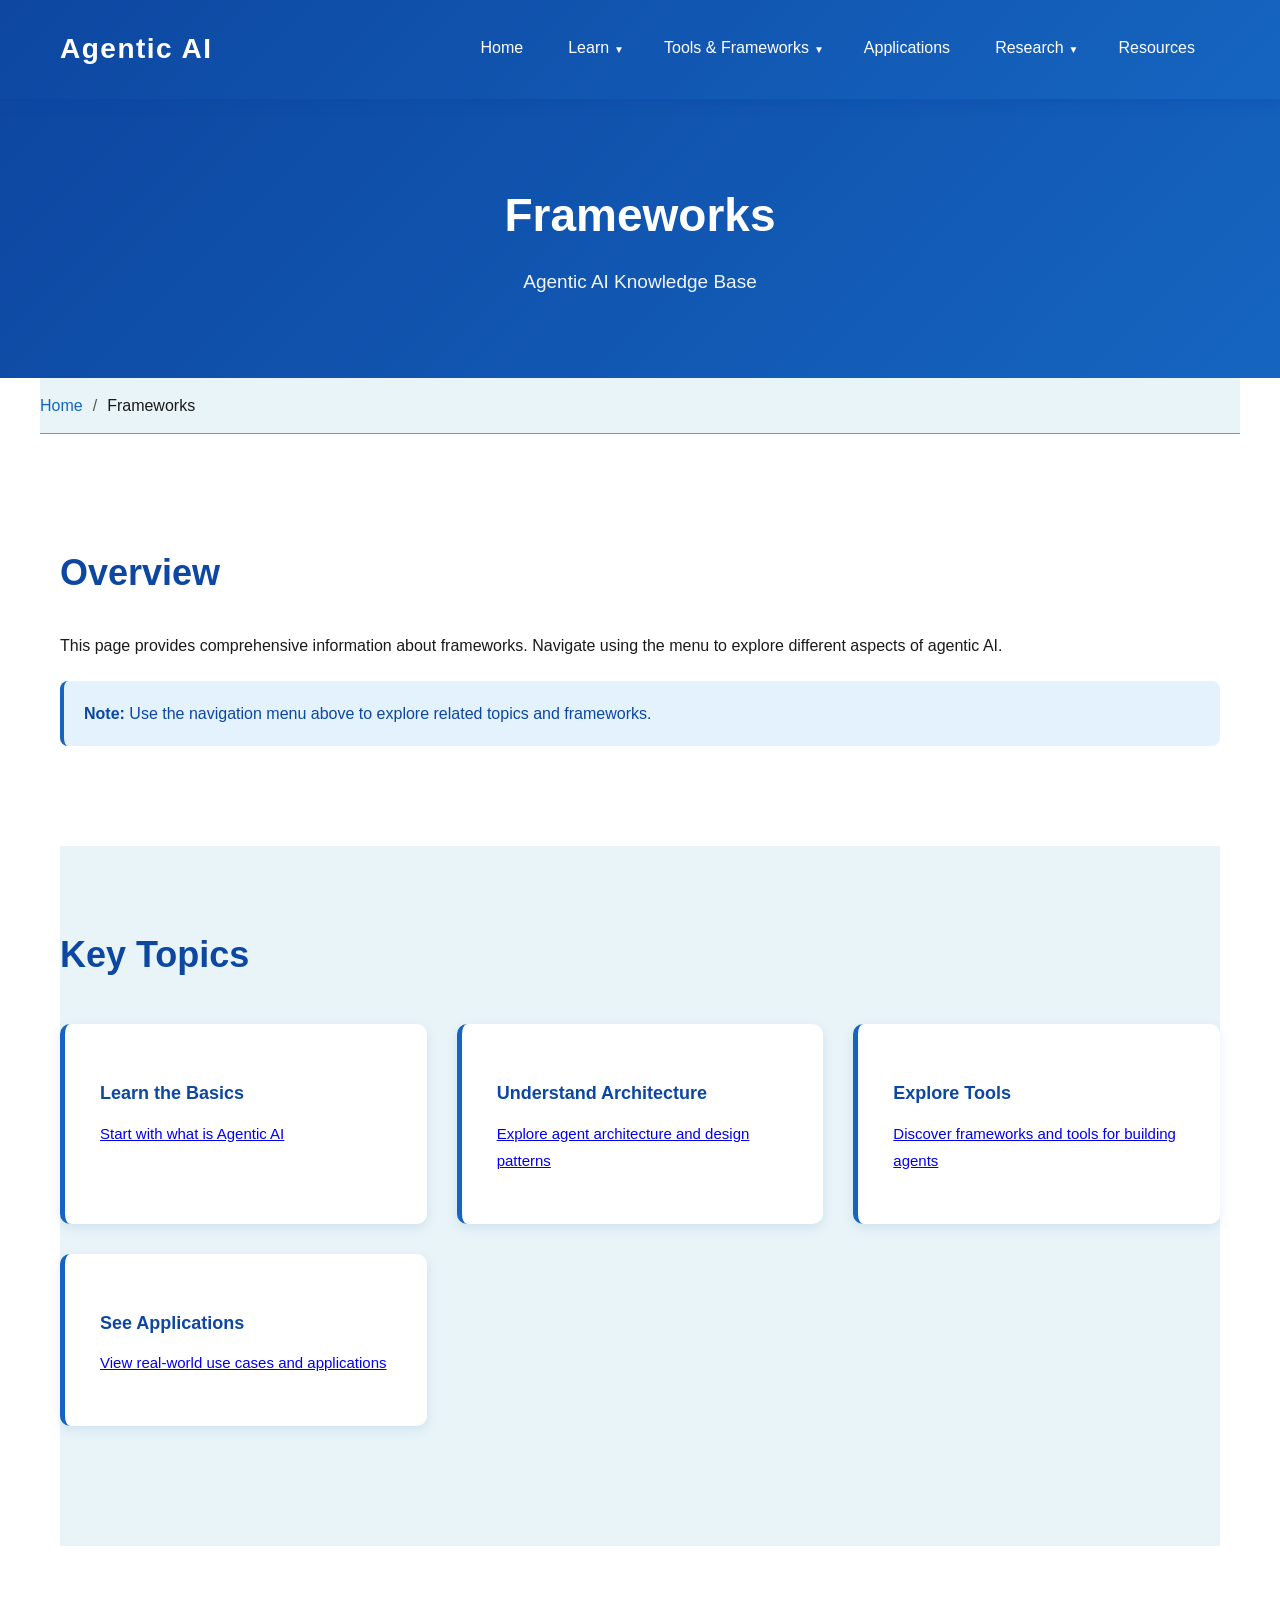
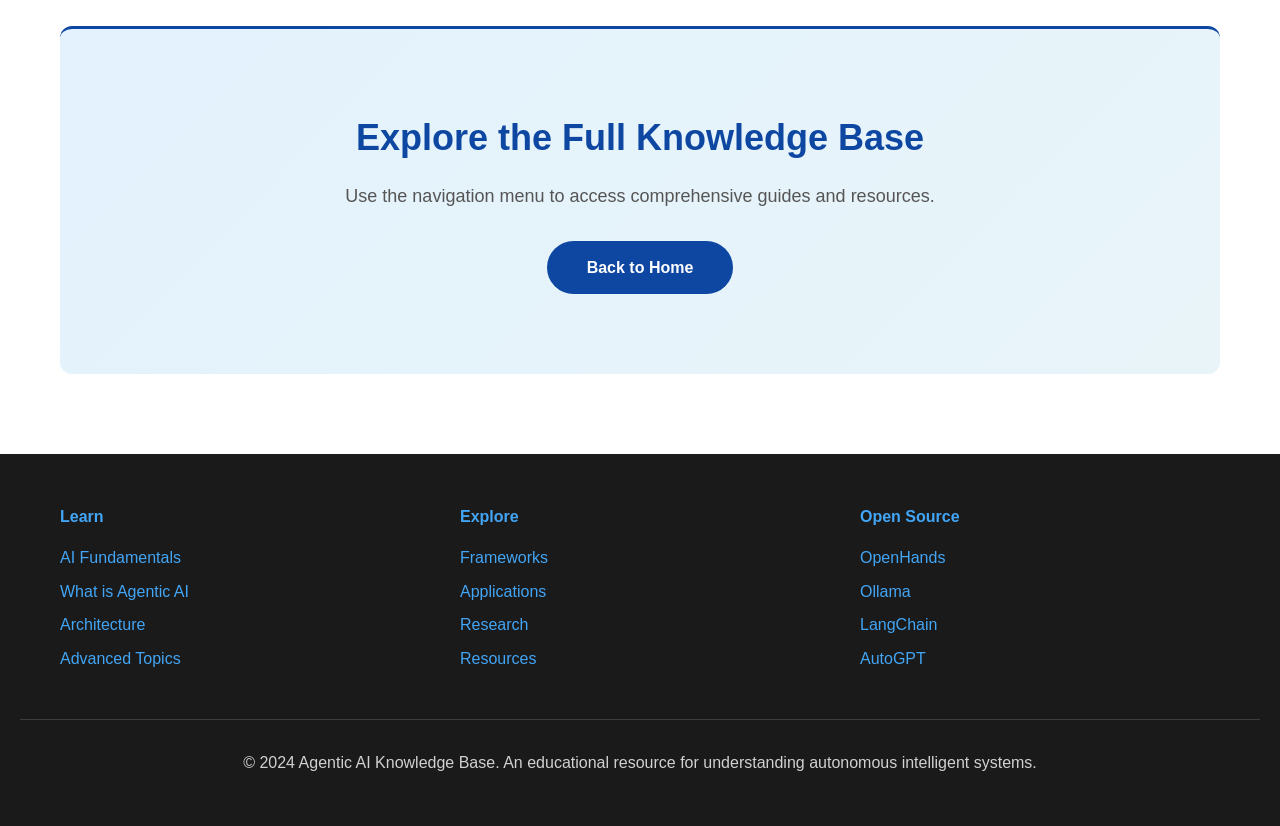
==== frameworks.html @ 5c1c608d "Build comprehensive Agentic AI knowledge base with flyout menus and darker blue theme - Created 15 d" ====
<!DOCTYPE html>
<html lang="en">
<head>
    <meta charset="UTF-8">
    <meta name="viewport" content="width=device-width, initial-scale=1.0">
    <title>Frameworks - Agentic AI Knowledge Base</title>
    <link rel="stylesheet" href="styles.css">
</head>
<body>
    <nav class="navbar">
        <div class="container">
            <div class="logo"><h1>Agentic AI</h1></div>
            <ul class="nav-menu">
                <li class="nav-item"><a href="index.html" class="nav-link">Home</a></li>
                <li class="nav-item has-submenu">
                    <a href="#" class="nav-link">Learn</a>
                    <ul class="submenu">
                        <li><a href="fundamentals.html">AI Fundamentals</a></li>
                        <li><a href="what-is.html">What is Agentic AI</a></li>
                        <li><a href="architecture.html">Architecture & Design</a></li>
                        <li><a href="advanced-topics.html">Advanced Topics</a></li>
                    </ul>
                </li>
                <li class="nav-item has-submenu">
                    <a href="#" class="nav-link">Tools & Frameworks</a>
                    <ul class="submenu">
                        <li><a href="frameworks.html">All Frameworks</a></li>
                        <li class="has-submenu">
                            <a href="#">Open Source Projects</a>
                            <ul class="submenu">
                                <li><a href="openhands.html">OpenHands</a></li>
                                <li><a href="ollama.html">Ollama</a></li>
                                <li><a href="langchain.html">LangChain</a></li>
                                <li><a href="autogpt.html">AutoGPT</a></li>
                            </ul>
                        </li>
                        <li><a href="frameworks.html#commercial">Commercial Tools</a></li>
                    </ul>
                </li>
                <li class="nav-item"><a href="use-cases.html" class="nav-link">Applications</a></li>
                <li class="nav-item has-submenu">
                    <a href="#" class="nav-link">Research</a>
                    <ul class="submenu">
                        <li><a href="research-papers.html">Papers & Publications</a></li>
                        <li><a href="trends.html">Trends & Future</a></li>
                        <li><a href="challenges.html">Challenges</a></li>
                    </ul>
                </li>
                <li class="nav-item"><a href="resources.html" class="nav-link">Resources</a></li>
            </ul>
        </div>
    </nav>

    <header class="page-header">
        <h1>Frameworks</h1>
        <p>Agentic AI Knowledge Base</p>
    </header>

    <div class="breadcrumb container">
        <ol>
            <li><a href="index.html">Home</a></li>
            <li>Frameworks</li>
        </ol>
    </div>

    <main class="container">
        <section class="content-section">
            <h2>Overview</h2>
            <p>This page provides comprehensive information about frameworks. Navigate using the menu to explore different aspects of agentic AI.</p>
            <div class="alert alert-info">
                <strong>Note:</strong> Use the navigation menu above to explore related topics and frameworks.
            </div>
        </section>

        <section class="content-section">
            <h2>Key Topics</h2>
            <div class="cards-grid">
                <div class="card">
                    <h4>Learn the Basics</h4>
                    <p><a href="what-is.html">Start with what is Agentic AI</a></p>
                </div>
                <div class="card">
                    <h4>Understand Architecture</h4>
                    <p><a href="architecture.html">Explore agent architecture and design patterns</a></p>
                </div>
                <div class="card">
                    <h4>Explore Tools</h4>
                    <p><a href="frameworks.html">Discover frameworks and tools for building agents</a></p>
                </div>
                <div class="card">
                    <h4>See Applications</h4>
                    <p><a href="use-cases.html">View real-world use cases and applications</a></p>
                </div>
            </div>
        </section>

        <section class="cta-section container">
            <h2>Explore the Full Knowledge Base</h2>
            <p>Use the navigation menu to access comprehensive guides and resources.</p>
            <a href="index.html" class="button">Back to Home</a>
        </section>
    </main>

    <footer>
        <div class="container">
            <div>
                <h4>Learn</h4>
                <ul>
                    <li><a href="fundamentals.html">AI Fundamentals</a></li>
                    <li><a href="what-is.html">What is Agentic AI</a></li>
                    <li><a href="architecture.html">Architecture</a></li>
                    <li><a href="advanced-topics.html">Advanced Topics</a></li>
                </ul>
            </div>
            <div>
                <h4>Explore</h4>
                <ul>
                    <li><a href="frameworks.html">Frameworks</a></li>
                    <li><a href="use-cases.html">Applications</a></li>
                    <li><a href="research-papers.html">Research</a></li>
                    <li><a href="resources.html">Resources</a></li>
                </ul>
            </div>
            <div>
                <h4>Open Source</h4>
                <ul>
                    <li><a href="openhands.html">OpenHands</a></li>
                    <li><a href="ollama.html">Ollama</a></li>
                    <li><a href="langchain.html">LangChain</a></li>
                    <li><a href="autogpt.html">AutoGPT</a></li>
                </ul>
            </div>
        </div>
        <div class="footer-bottom">
            <p>&copy; 2024 Agentic AI Knowledge Base. An educational resource for understanding autonomous intelligent systems.</p>
        </div>
    </footer>
</body>
</html>
---- styles.css ----
/* ===== Color Palette - Darker Blue Theme ===== */
:root {
    --primary-dark-blue: #0d47a1;
    --primary-blue: #1565c0;
    --medium-blue: #1976d2;
    --light-blue: #42a5f5;
    --pale-blue: #e3f2fd;
    --background-blue: #e8f4f8;
    --gray-dark: #1a1a1a;
    --gray-medium: #555555;
    --gray-light: #f5f5f5;
    --white: #ffffff;
    --border: #c0c0c0;
    --accent-teal: #00897b;
}

/* ===== Global Styles ===== */
* {
    margin: 0;
    padding: 0;
    box-sizing: border-box;
}

html {
    scroll-behavior: smooth;
}

body {
    font-family: 'Segoe UI', Tahoma, Geneva, Verdana, sans-serif;
    color: var(--gray-dark);
    background-color: var(--white);
    line-height: 1.6;
}

.container {
    max-width: 1200px;
    margin: 0 auto;
    padding: 0 20px;
}

/* ===== Navigation Bar ===== */
.navbar {
    background: linear-gradient(135deg, var(--primary-dark-blue) 0%, var(--primary-blue) 100%);
    padding: 20px 0;
    box-shadow: 0 4px 12px rgba(13, 71, 161, 0.3);
    position: sticky;
    top: 0;
    z-index: 100;
}

.navbar .container {
    display: flex;
    justify-content: space-between;
    align-items: center;
}

.logo h1 {
    color: var(--white);
    font-size: 28px;
    font-weight: 700;
    letter-spacing: 1.5px;
}

.nav-menu {
    display: flex;
    list-style: none;
    gap: 0;
    align-items: center;
}

.nav-item {
    position: relative;
}

.nav-link {
    display: block;
    text-decoration: none;
    color: var(--white);
    font-weight: 500;
    padding: 15px 20px;
    transition: background-color 0.3s ease, color 0.3s ease;
    border-bottom: 3px solid transparent;
}

.nav-link:hover {
    background-color: rgba(255, 255, 255, 0.1);
    border-bottom-color: var(--light-blue);
}

.nav-link.active {
    background-color: rgba(255, 255, 255, 0.15);
    border-bottom-color: var(--light-blue);
}

.nav-link::after {
    content: '';
    display: inline-block;
    margin-left: 5px;
}

.nav-item.has-submenu > .nav-link::after {
    content: '▼';
    font-size: 10px;
    transition: transform 0.3s ease;
}

.nav-item.has-submenu:hover > .nav-link::after {
    transform: rotate(180deg);
}

/* ===== Flyout/Dropdown Menus ===== */
.submenu {
    position: absolute;
    top: 100%;
    left: 0;
    background: var(--primary-blue);
    min-width: 240px;
    list-style: none;
    box-shadow: 0 8px 24px rgba(13, 71, 161, 0.3);
    border-radius: 0 0 8px 8px;
    opacity: 0;
    visibility: hidden;
    transform: translateY(-10px);
    transition: opacity 0.3s ease, visibility 0.3s ease, transform 0.3s ease;
    z-index: 200;
}

.nav-item:hover > .submenu {
    opacity: 1;
    visibility: visible;
    transform: translateY(0);
}

.submenu li {
    border-bottom: 1px solid rgba(255, 255, 255, 0.1);
}

.submenu li:last-child {
    border-bottom: none;
}

.submenu a {
    display: block;
    text-decoration: none;
    color: var(--white);
    padding: 12px 20px;
    transition: background-color 0.3s ease, padding-left 0.3s ease;
    font-size: 14px;
}

.submenu a:hover {
    background-color: var(--primary-dark-blue);
    padding-left: 30px;
}

/* ===== Two-Level Submenu (Nested) ===== */
.submenu li.has-submenu {
    position: relative;
}

.submenu li.has-submenu > a::after {
    content: '▶';
    float: right;
    font-size: 10px;
}

.submenu .submenu {
    position: absolute;
    top: 0;
    left: 100%;
    margin-top: 0;
    border-radius: 0 8px 8px 0;
}

.submenu li.has-submenu:hover > .submenu {
    opacity: 1;
    visibility: visible;
    transform: translateX(0);
}

.submenu .submenu {
    opacity: 0;
    visibility: hidden;
    transform: translateX(-10px);
}

/* ===== Hero Section ===== */
.hero {
    background: linear-gradient(135deg, var(--primary-dark-blue) 0%, var(--primary-blue) 100%);
    padding: 120px 20px;
    color: var(--white);
    text-align: center;
}

.hero-content h2 {
    font-size: 52px;
    margin-bottom: 20px;
    font-weight: 700;
    letter-spacing: 1px;
}

.hero-content p {
    font-size: 22px;
    margin-bottom: 40px;
    opacity: 0.95;
    line-height: 1.6;
}

.cta-button {
    background-color: var(--light-blue);
    color: var(--primary-dark-blue);
    border: none;
    padding: 16px 45px;
    font-size: 16px;
    font-weight: 700;
    border-radius: 50px;
    cursor: pointer;
    transition: all 0.3s ease;
    box-shadow: 0 4px 15px rgba(0, 0, 0, 0.2);
}

.cta-button:hover {
    background-color: var(--white);
    color: var(--primary-dark-blue);
    transform: translateY(-4px);
    box-shadow: 0 8px 25px rgba(0, 0, 0, 0.3);
}

/* ===== Page Header ===== */
.page-header {
    background: linear-gradient(135deg, var(--primary-dark-blue) 0%, var(--primary-blue) 100%);
    color: var(--white);
    padding: 80px 20px;
    text-align: center;
}

.page-header h1 {
    font-size: 46px;
    margin-bottom: 15px;
    font-weight: 700;
}

.page-header p {
    font-size: 19px;
    opacity: 0.95;
}

/* ===== Breadcrumb ===== */
.breadcrumb {
    background: var(--background-blue);
    padding: 15px 0;
    margin-bottom: 30px;
    border-bottom: 1px solid var(--light-blue);
}

.breadcrumb ol {
    list-style: none;
    display: flex;
    flex-wrap: wrap;
    gap: 0;
}

.breadcrumb li {
    color: var(--gray-dark);
}

.breadcrumb li:before {
    content: '/';
    margin: 0 10px;
    color: var(--gray-medium);
}

.breadcrumb li:first-child:before {
    content: '';
    margin: 0;
}

.breadcrumb a {
    color: var(--primary-blue);
    text-decoration: none;
    font-weight: 500;
}

.breadcrumb a:hover {
    text-decoration: underline;
}

/* ===== Main Content Sections ===== */
.intro {
    padding: 100px 0;
    text-align: center;
}

.intro h2 {
    color: var(--primary-dark-blue);
    font-size: 38px;
    margin-bottom: 25px;
    font-weight: 700;
}

.intro p {
    font-size: 18px;
    color: var(--gray-medium);
    max-width: 800px;
    margin: 0 auto;
    line-height: 1.8;
}

/* ===== Feature Cards ===== */
.features {
    display: grid;
    grid-template-columns: repeat(auto-fit, minmax(280px, 1fr));
    gap: 30px;
    padding: 60px 0;
}

.feature-card {
    background: var(--pale-blue);
    padding: 45px 35px;
    border-radius: 10px;
    text-align: center;
    transition: all 0.3s ease;
    border: 2px solid var(--light-blue);
    border-left: 4px solid var(--primary-dark-blue);
}

.feature-card:hover {
    transform: translateY(-10px);
    box-shadow: 0 12px 35px rgba(13, 71, 161, 0.2);
    border-left: 4px solid var(--accent-teal);
}

.feature-card h3 {
    color: var(--primary-dark-blue);
    font-size: 24px;
    margin-bottom: 15px;
    font-weight: 700;
}

.feature-card p {
    color: var(--gray-medium);
    font-size: 16px;
    line-height: 1.7;
}

/* ===== Content Section ===== */
.content-section {
    padding: 80px 0;
}

.content-section:nth-child(even) {
    background: var(--background-blue);
}

.content-section h2 {
    color: var(--primary-dark-blue);
    font-size: 36px;
    margin-bottom: 30px;
    font-weight: 700;
}

.content-section h3 {
    color: var(--primary-blue);
    font-size: 24px;
    margin: 30px 0 15px 0;
    font-weight: 700;
}

.content-section h4 {
    color: var(--medium-blue);
    font-size: 18px;
    margin: 20px 0 10px 0;
    font-weight: 700;
}

.content-section p {
    color: var(--gray-dark);
    line-height: 1.8;
    margin-bottom: 15px;
}

/* ===== Cards Grid ===== */
.cards-grid {
    display: grid;
    grid-template-columns: repeat(auto-fit, minmax(300px, 1fr));
    gap: 30px;
    margin: 40px 0;
}

.card {
    background: var(--white);
    padding: 35px;
    border-radius: 10px;
    border-left: 5px solid var(--primary-blue);
    box-shadow: 0 4px 12px rgba(13, 71, 161, 0.1);
    transition: all 0.3s ease;
}

.card:hover {
    transform: translateY(-8px);
    box-shadow: 0 8px 24px rgba(13, 71, 161, 0.2);
    border-left-color: var(--accent-teal);
}

.card h4 {
    color: var(--primary-dark-blue);
    margin-bottom: 12px;
    font-size: 18px;
}

.card p {
    color: var(--gray-medium);
    font-size: 15px;
}

/* ===== Project Cards ===== */
.project-card {
    background: var(--white);
    border: 2px solid var(--light-blue);
    border-radius: 10px;
    padding: 30px;
    margin: 20px 0;
    transition: all 0.3s ease;
}

.project-card:hover {
    box-shadow: 0 10px 30px rgba(13, 71, 161, 0.2);
    border-color: var(--primary-dark-blue);
}

.project-card h3 {
    color: var(--primary-dark-blue);
    margin-bottom: 10px;
    font-size: 22px;
}

.project-badge {
    display: inline-block;
    background: var(--light-blue);
    color: var(--primary-dark-blue);
    padding: 5px 12px;
    border-radius: 20px;
    font-size: 12px;
    font-weight: 700;
    margin-right: 8px;
    margin-bottom: 10px;
}

.project-card p {
    color: var(--gray-dark);
    margin: 10px 0;
}

.project-card ul {
    list-style: none;
    padding-left: 0;
}

.project-card li {
    padding: 5px 0;
    color: var(--gray-medium);
}

.project-card li:before {
    content: '→ ';
    color: var(--primary-blue);
    font-weight: bold;
    margin-right: 8px;
}

/* ===== Two Column Layout ===== */
.two-column {
    display: grid;
    grid-template-columns: 1fr 1fr;
    gap: 50px;
    align-items: start;
}

.two-column h3 {
    grid-column: 1 / -1;
}

/* ===== List Styles ===== */
.content-section ol,
.content-section ul {
    margin: 20px 0 20px 30px;
    color: var(--gray-dark);
}

.content-section li {
    margin-bottom: 12px;
    line-height: 1.7;
}

/* ===== Code Blocks ===== */
.code-block {
    background: var(--gray-dark);
    color: #00ff00;
    padding: 20px;
    border-radius: 8px;
    overflow-x: auto;
    margin: 20px 0;
    font-family: 'Courier New', monospace;
    font-size: 14px;
    line-height: 1.5;
    border-left: 4px solid var(--accent-teal);
}

/* ===== CTA Section ===== */
.cta-section {
    background: linear-gradient(135deg, var(--pale-blue) 0%, var(--background-blue) 100%);
    padding: 80px 40px;
    text-align: center;
    border-radius: 12px;
    margin: 80px 0;
    border-top: 3px solid var(--primary-dark-blue);
}

.cta-section h2 {
    color: var(--primary-dark-blue);
    font-size: 36px;
    margin-bottom: 15px;
}

.cta-section p {
    color: var(--gray-medium);
    margin-bottom: 30px;
    font-size: 18px;
}

.button {
    display: inline-block;
    background: var(--primary-dark-blue);
    color: var(--white);
    padding: 14px 40px;
    text-decoration: none;
    border-radius: 50px;
    font-weight: 700;
    transition: all 0.3s ease;
    border: none;
    cursor: pointer;
}

.button:hover {
    background: var(--primary-blue);
    transform: translateY(-3px);
    box-shadow: 0 8px 20px rgba(13, 71, 161, 0.3);
}

.button-secondary {
    background: var(--light-blue);
    color: var(--primary-dark-blue);
}

.button-secondary:hover {
    background: var(--medium-blue);
    color: var(--white);
}

/* ===== Footer ===== */
footer {
    background: var(--gray-dark);
    color: var(--white);
    padding: 50px 20px;
    margin-top: 80px;
}

footer .container {
    display: grid;
    grid-template-columns: repeat(auto-fit, minmax(250px, 1fr));
    gap: 40px;
    text-align: left;
    margin-bottom: 40px;
}

footer h4 {
    color: var(--light-blue);
    margin-bottom: 15px;
}

footer ul {
    list-style: none;
}

footer li {
    margin-bottom: 8px;
}

footer a {
    color: var(--light-blue);
    text-decoration: none;
    transition: color 0.3s ease;
}

footer a:hover {
    color: var(--white);
    text-decoration: underline;
}

footer .footer-bottom {
    text-align: center;
    padding-top: 30px;
    border-top: 1px solid rgba(255, 255, 255, 0.2);
    opacity: 0.8;
}

/* ===== Alert Boxes ===== */
.alert {
    padding: 20px;
    margin: 20px 0;
    border-radius: 8px;
    border-left: 4px solid;
}

.alert-info {
    background: var(--pale-blue);
    border-left-color: var(--primary-blue);
    color: var(--primary-dark-blue);
}

.alert-note {
    background: #fff3e0;
    border-left-color: #ff9800;
    color: #e65100;
}

/* ===== Responsive Design ===== */
@media (max-width: 1024px) {
    .two-column {
        grid-template-columns: 1fr;
        gap: 30px;
    }

    .two-column h3 {
        grid-column: 1;
    }
}

@media (max-width: 768px) {
    .navbar .container {
        flex-direction: column;
        gap: 15px;
    }

    .nav-menu {
        flex-direction: column;
        width: 100%;
        gap: 0;
    }

    .nav-link {
        padding: 12px 15px;
    }

    .submenu {
        position: static;
        opacity: 0;
        visibility: hidden;
        max-height: 0;
        overflow: hidden;
        transition: all 0.3s ease;
    }

    .nav-item.has-submenu:hover > .submenu {
        opacity: 1;
        visibility: visible;
        max-height: 500px;
    }

    .submenu .submenu {
        position: static;
        box-shadow: none;
        background: rgba(21, 101, 192, 0.9);
        border-radius: 0;
    }

    .hero {
        padding: 80px 20px;
    }

    .hero-content h2 {
        font-size: 36px;
    }

    .hero-content p {
        font-size: 18px;
    }

    .page-header {
        padding: 60px 20px;
    }

    .page-header h1 {
        font-size: 32px;
    }

    .intro h2,
    .content-section h2,
    .cta-section h2 {
        font-size: 28px;
    }

    .features,
    .cards-grid {
        grid-template-columns: 1fr;
    }

    footer .container {
        grid-template-columns: 1fr;
    }
}

@media (max-width: 480px) {
    .nav-link {
        padding: 10px 12px;
        font-size: 14px;
    }

    .logo h1 {
        font-size: 22px;
    }

    .hero {
        padding: 60px 15px;
    }

    .hero-content h2 {
        font-size: 26px;
    }

    .page-header h1 {
        font-size: 24px;
    }

    .intro h2,
    .content-section h2 {
        font-size: 22px;
    }

    .feature-card,
    .card {
        padding: 25px 20px;
    }

    .project-card {
        padding: 20px;
    }
}
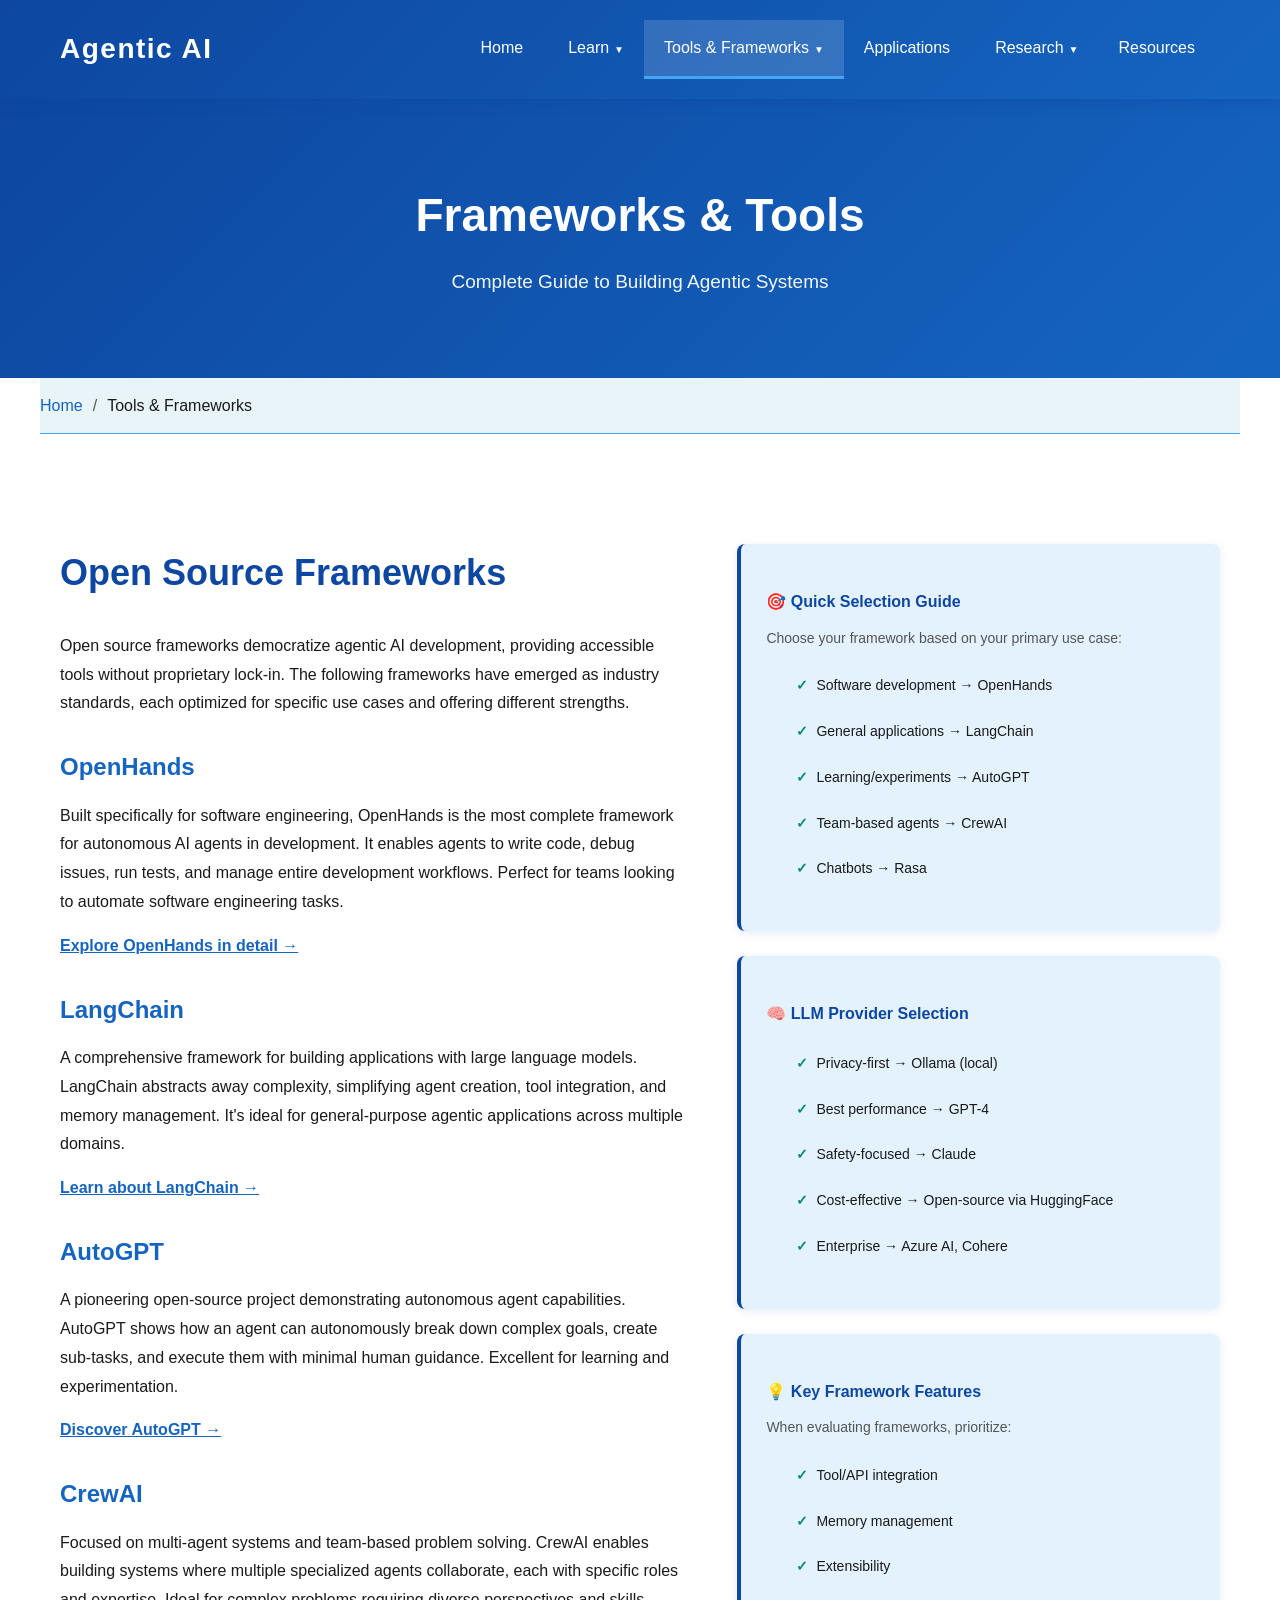
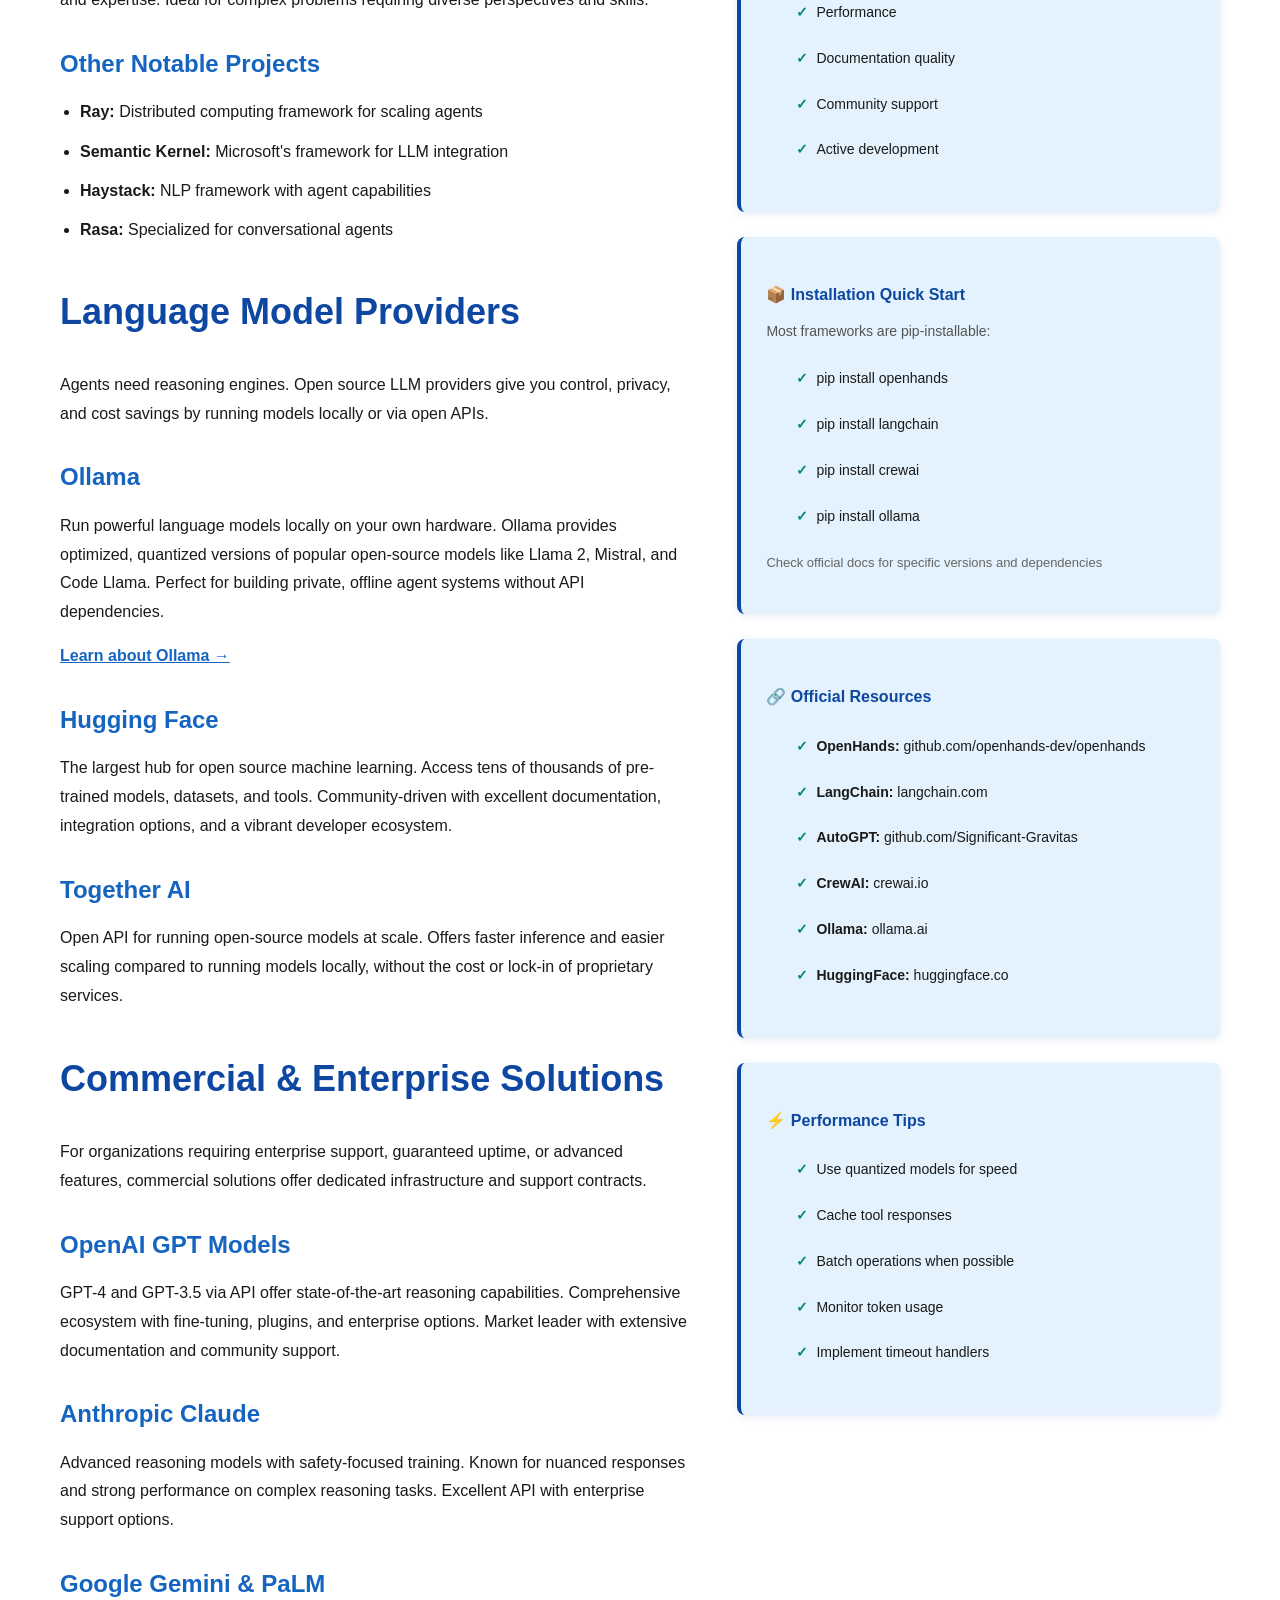
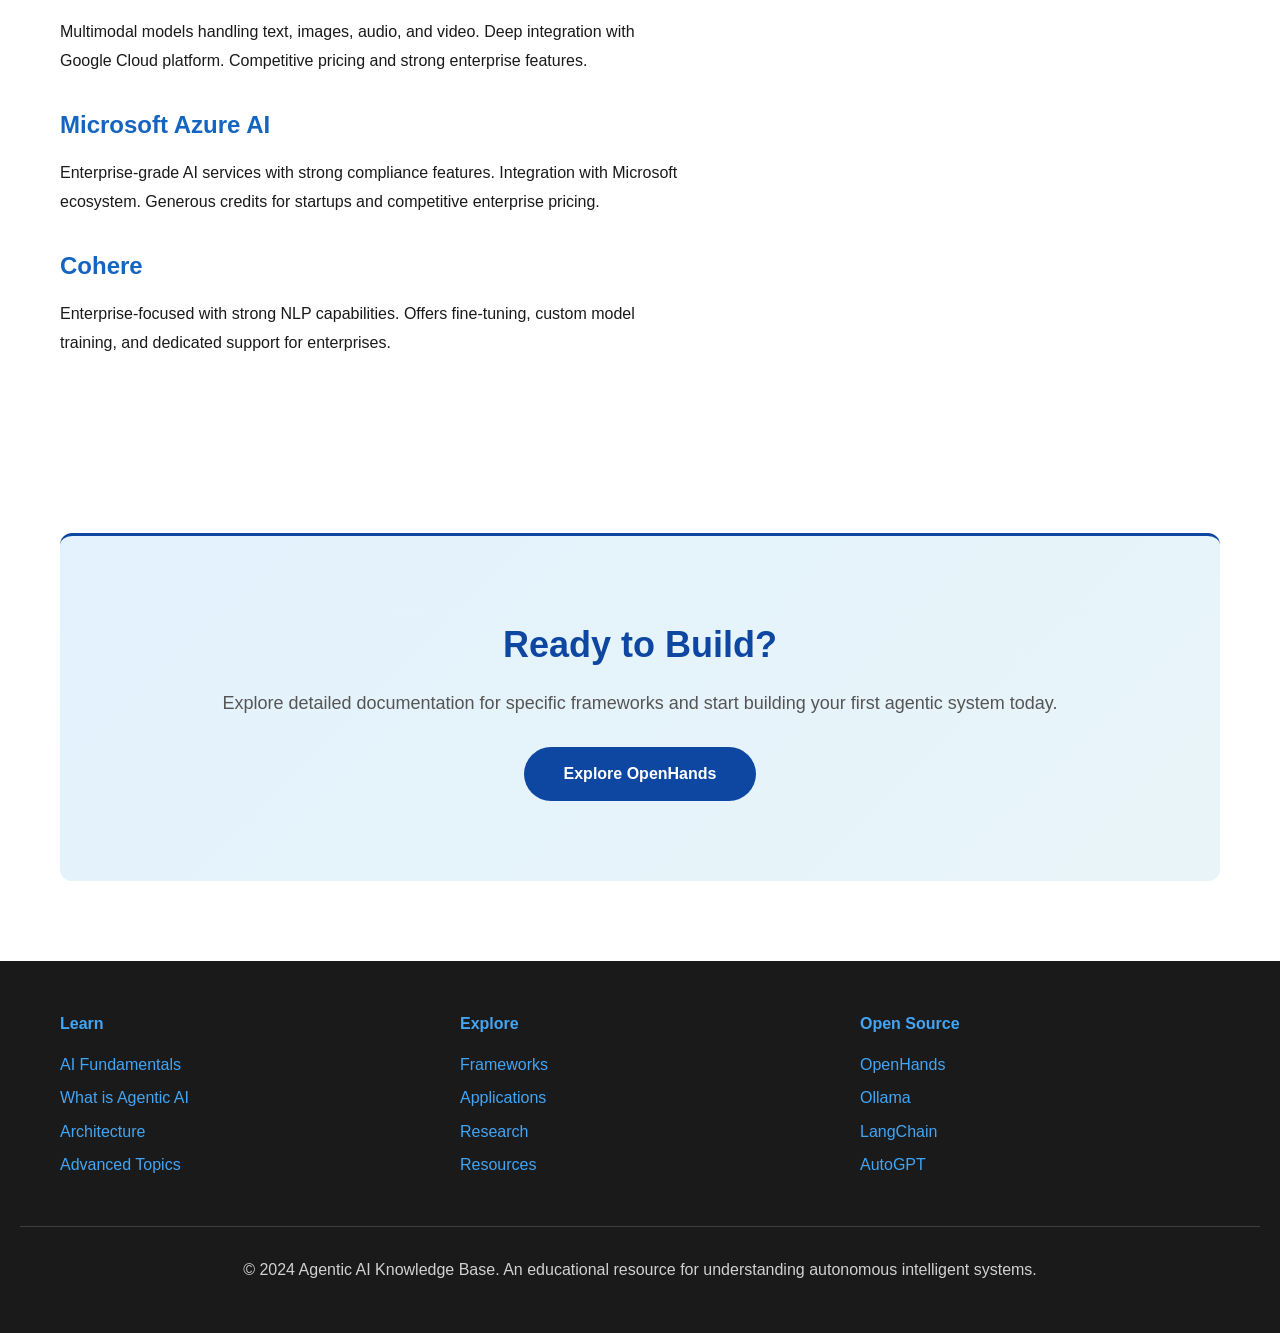
==== commit 9f5423db: "Redesign layout: replace cards with two-column (body + highlights) pattern - Added .content-main, .c" ====
--- a/frameworks.html
+++ b/frameworks.html
@@ -3,7 +3,7 @@
 <head>
     <meta charset="UTF-8">
     <meta name="viewport" content="width=device-width, initial-scale=1.0">
-    <title>Frameworks - Agentic AI Knowledge Base</title>
+    <title>Frameworks & Tools - Agentic AI</title>
     <link rel="stylesheet" href="styles.css">
 </head>
 <body>
@@ -22,7 +22,7 @@
                     </ul>
                 </li>
                 <li class="nav-item has-submenu">
-                    <a href="#" class="nav-link">Tools & Frameworks</a>
+                    <a href="#" class="nav-link active">Tools & Frameworks</a>
                     <ul class="submenu">
                         <li><a href="frameworks.html">All Frameworks</a></li>
                         <li class="has-submenu">
@@ -52,52 +52,159 @@
     </nav>
 
     <header class="page-header">
-        <h1>Frameworks</h1>
-        <p>Agentic AI Knowledge Base</p>
+        <h1>Frameworks & Tools</h1>
+        <p>Complete Guide to Building Agentic Systems</p>
     </header>
 
     <div class="breadcrumb container">
         <ol>
             <li><a href="index.html">Home</a></li>
-            <li>Frameworks</li>
+            <li>Tools & Frameworks</li>
         </ol>
     </div>
 
     <main class="container">
         <section class="content-section">
-            <h2>Overview</h2>
-            <p>This page provides comprehensive information about frameworks. Navigate using the menu to explore different aspects of agentic AI.</p>
-            <div class="alert alert-info">
-                <strong>Note:</strong> Use the navigation menu above to explore related topics and frameworks.
+            <div class="content-main">
+                <div class="content-body">
+                    <h2>Open Source Frameworks</h2>
+                    <p>Open source frameworks democratize agentic AI development, providing accessible tools without proprietary lock-in. The following frameworks have emerged as industry standards, each optimized for specific use cases and offering different strengths.</p>
+
+                    <h3>OpenHands</h3>
+                    <p>Built specifically for software engineering, OpenHands is the most complete framework for autonomous AI agents in development. It enables agents to write code, debug issues, run tests, and manage entire development workflows. Perfect for teams looking to automate software engineering tasks.</p>
+                    <p><a href="openhands.html" style="color: #1565c0; font-weight: 600;">Explore OpenHands in detail →</a></p>
+
+                    <h3>LangChain</h3>
+                    <p>A comprehensive framework for building applications with large language models. LangChain abstracts away complexity, simplifying agent creation, tool integration, and memory management. It's ideal for general-purpose agentic applications across multiple domains.</p>
+                    <p><a href="langchain.html" style="color: #1565c0; font-weight: 600;">Learn about LangChain →</a></p>
+
+                    <h3>AutoGPT</h3>
+                    <p>A pioneering open-source project demonstrating autonomous agent capabilities. AutoGPT shows how an agent can autonomously break down complex goals, create sub-tasks, and execute them with minimal human guidance. Excellent for learning and experimentation.</p>
+                    <p><a href="autogpt.html" style="color: #1565c0; font-weight: 600;">Discover AutoGPT →</a></p>
+
+                    <h3>CrewAI</h3>
+                    <p>Focused on multi-agent systems and team-based problem solving. CrewAI enables building systems where multiple specialized agents collaborate, each with specific roles and expertise. Ideal for complex problems requiring diverse perspectives and skills.</p>
+
+                    <h3>Other Notable Projects</h3>
+                    <ul style="margin: 15px 0 20px 20px;">
+                        <li><strong>Ray:</strong> Distributed computing framework for scaling agents</li>
+                        <li><strong>Semantic Kernel:</strong> Microsoft's framework for LLM integration</li>
+                        <li><strong>Haystack:</strong> NLP framework with agent capabilities</li>
+                        <li><strong>Rasa:</strong> Specialized for conversational agents</li>
+                    </ul>
+
+                    <h2 style="margin-top: 40px;">Language Model Providers</h2>
+                    <p>Agents need reasoning engines. Open source LLM providers give you control, privacy, and cost savings by running models locally or via open APIs.</p>
+
+                    <h3>Ollama</h3>
+                    <p>Run powerful language models locally on your own hardware. Ollama provides optimized, quantized versions of popular open-source models like Llama 2, Mistral, and Code Llama. Perfect for building private, offline agent systems without API dependencies.</p>
+                    <p><a href="ollama.html" style="color: #1565c0; font-weight: 600;">Learn about Ollama →</a></p>
+
+                    <h3>Hugging Face</h3>
+                    <p>The largest hub for open source machine learning. Access tens of thousands of pre-trained models, datasets, and tools. Community-driven with excellent documentation, integration options, and a vibrant developer ecosystem.</p>
+
+                    <h3>Together AI</h3>
+                    <p>Open API for running open-source models at scale. Offers faster inference and easier scaling compared to running models locally, without the cost or lock-in of proprietary services.</p>
+
+                    <h2 style="margin-top: 40px;" id="commercial">Commercial & Enterprise Solutions</h2>
+                    <p>For organizations requiring enterprise support, guaranteed uptime, or advanced features, commercial solutions offer dedicated infrastructure and support contracts.</p>
+
+                    <h3>OpenAI GPT Models</h3>
+                    <p>GPT-4 and GPT-3.5 via API offer state-of-the-art reasoning capabilities. Comprehensive ecosystem with fine-tuning, plugins, and enterprise options. Market leader with extensive documentation and community support.</p>
+
+                    <h3>Anthropic Claude</h3>
+                    <p>Advanced reasoning models with safety-focused training. Known for nuanced responses and strong performance on complex reasoning tasks. Excellent API with enterprise support options.</p>
+
+                    <h3>Google Gemini & PaLM</h3>
+                    <p>Multimodal models handling text, images, audio, and video. Deep integration with Google Cloud platform. Competitive pricing and strong enterprise features.</p>
+
+                    <h3>Microsoft Azure AI</h3>
+                    <p>Enterprise-grade AI services with strong compliance features. Integration with Microsoft ecosystem. Generous credits for startups and competitive enterprise pricing.</p>
+
+                    <h3>Cohere</h3>
+                    <p>Enterprise-focused with strong NLP capabilities. Offers fine-tuning, custom model training, and dedicated support for enterprises.</p>
+                </div>
+
+                <div class="content-highlights">
+                    <div class="highlight-box">
+                        <h4>🎯 Quick Selection Guide</h4>
+                        <p>Choose your framework based on your primary use case:</p>
+                        <ul>
+                            <li>Software development → OpenHands</li>
+                            <li>General applications → LangChain</li>
+                            <li>Learning/experiments → AutoGPT</li>
+                            <li>Team-based agents → CrewAI</li>
+                            <li>Chatbots → Rasa</li>
+                        </ul>
+                    </div>
+
+                    <div class="highlight-box">
+                        <h4>🧠 LLM Provider Selection</h4>
+                        <ul>
+                            <li>Privacy-first → Ollama (local)</li>
+                            <li>Best performance → GPT-4</li>
+                            <li>Safety-focused → Claude</li>
+                            <li>Cost-effective → Open-source via HuggingFace</li>
+                            <li>Enterprise → Azure AI, Cohere</li>
+                        </ul>
+                    </div>
+
+                    <div class="highlight-box">
+                        <h4>💡 Key Framework Features</h4>
+                        <p>When evaluating frameworks, prioritize:</p>
+                        <ul>
+                            <li>Tool/API integration</li>
+                            <li>Memory management</li>
+                            <li>Extensibility</li>
+                            <li>Performance</li>
+                            <li>Documentation quality</li>
+                            <li>Community support</li>
+                            <li>Active development</li>
+                        </ul>
+                    </div>
+
+                    <div class="highlight-box">
+                        <h4>📦 Installation Quick Start</h4>
+                        <p>Most frameworks are pip-installable:</p>
+                        <ul>
+                            <li>pip install openhands</li>
+                            <li>pip install langchain</li>
+                            <li>pip install crewai</li>
+                            <li>pip install ollama</li>
+                        </ul>
+                        <p style="margin-top: 10px; font-size: 13px; color: #666;">Check official docs for specific versions and dependencies</p>
+                    </div>
+
+                    <div class="highlight-box">
+                        <h4>🔗 Official Resources</h4>
+                        <ul>
+                            <li><strong>OpenHands:</strong> github.com/openhands-dev/openhands</li>
+                            <li><strong>LangChain:</strong> langchain.com</li>
+                            <li><strong>AutoGPT:</strong> github.com/Significant-Gravitas</li>
+                            <li><strong>CrewAI:</strong> crewai.io</li>
+                            <li><strong>Ollama:</strong> ollama.ai</li>
+                            <li><strong>HuggingFace:</strong> huggingface.co</li>
+                        </ul>
+                    </div>
+
+                    <div class="highlight-box">
+                        <h4>⚡ Performance Tips</h4>
+                        <ul>
+                            <li>Use quantized models for speed</li>
+                            <li>Cache tool responses</li>
+                            <li>Batch operations when possible</li>
+                            <li>Monitor token usage</li>
+                            <li>Implement timeout handlers</li>
+                        </ul>
+                    </div>
+                </div>
             </div>
         </section>
 
-        <section class="content-section">
-            <h2>Key Topics</h2>
-            <div class="cards-grid">
-                <div class="card">
-                    <h4>Learn the Basics</h4>
-                    <p><a href="what-is.html">Start with what is Agentic AI</a></p>
-                </div>
-                <div class="card">
-                    <h4>Understand Architecture</h4>
-                    <p><a href="architecture.html">Explore agent architecture and design patterns</a></p>
-                </div>
-                <div class="card">
-                    <h4>Explore Tools</h4>
-                    <p><a href="frameworks.html">Discover frameworks and tools for building agents</a></p>
-                </div>
-                <div class="card">
-                    <h4>See Applications</h4>
-                    <p><a href="use-cases.html">View real-world use cases and applications</a></p>
-                </div>
-            </div>
-        </section>
-
         <section class="cta-section container">
-            <h2>Explore the Full Knowledge Base</h2>
-            <p>Use the navigation menu to access comprehensive guides and resources.</p>
-            <a href="index.html" class="button">Back to Home</a>
+            <h2>Ready to Build?</h2>
+            <p>Explore detailed documentation for specific frameworks and start building your first agentic system today.</p>
+            <a href="openhands.html" class="button">Explore OpenHands</a>
         </section>
     </main>
 
--- a/styles.css
+++ b/styles.css
@@ -471,13 +471,74 @@
 /* ===== Two Column Layout ===== */
 .two-column {
     display: grid;
-    grid-template-columns: 1fr 1fr;
+    grid-template-columns: 1.2fr 1fr;
     gap: 50px;
     align-items: start;
 }
 
 .two-column h3 {
     grid-column: 1 / -1;
+}
+
+/* Content with sidebar highlights */
+.content-main {
+    display: grid;
+    grid-template-columns: 1.3fr 1fr;
+    gap: 50px;
+    align-items: start;
+}
+
+.content-body {
+    grid-column: 1;
+}
+
+.content-highlights {
+    grid-column: 2;
+}
+
+/* Highlight box on right side */
+.highlight-box {
+    background: var(--pale-blue);
+    border-left: 4px solid var(--primary-dark-blue);
+    padding: 25px;
+    border-radius: 8px;
+    margin-bottom: 25px;
+    box-shadow: 0 2px 8px rgba(13, 71, 161, 0.1);
+}
+
+.highlight-box h4 {
+    color: var(--primary-dark-blue);
+    margin-bottom: 12px;
+    font-size: 16px;
+    font-weight: 700;
+}
+
+.highlight-box p {
+    color: var(--gray-medium);
+    font-size: 14px;
+    line-height: 1.6;
+}
+
+.highlight-box ul {
+    list-style: none;
+    padding-left: 0;
+    margin: 10px 0;
+    color: var(--gray-dark);
+    font-size: 14px;
+}
+
+.highlight-box li {
+    padding: 5px 0;
+    padding-left: 20px;
+    position: relative;
+}
+
+.highlight-box li:before {
+    content: '✓';
+    position: absolute;
+    left: 0;
+    color: var(--accent-teal);
+    font-weight: bold;
 }
 
 /* ===== List Styles ===== */
@@ -634,6 +695,19 @@
     .two-column h3 {
         grid-column: 1;
     }
+
+    .content-main {
+        grid-template-columns: 1fr;
+        gap: 30px;
+    }
+
+    .content-body {
+        grid-column: 1;
+    }
+
+    .content-highlights {
+        grid-column: 1;
+    }
 }
 
 @media (max-width: 768px) {
